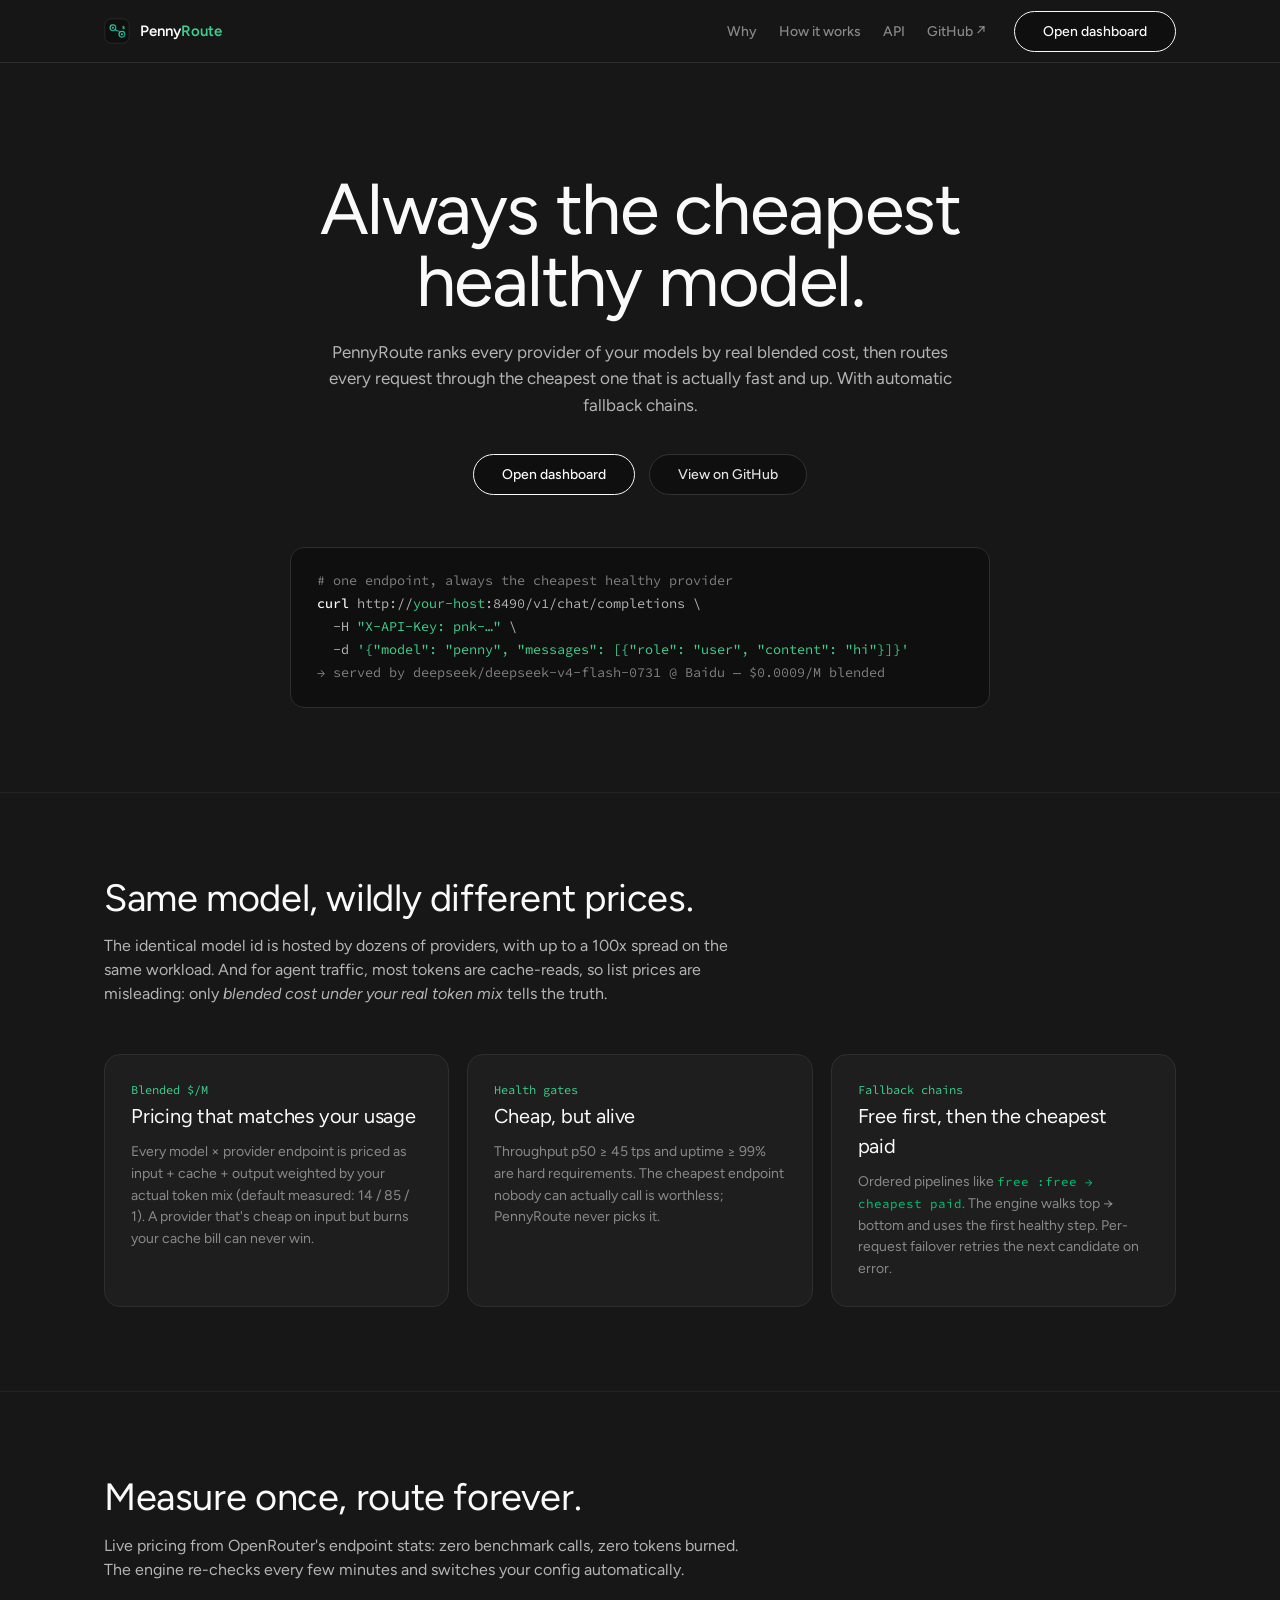
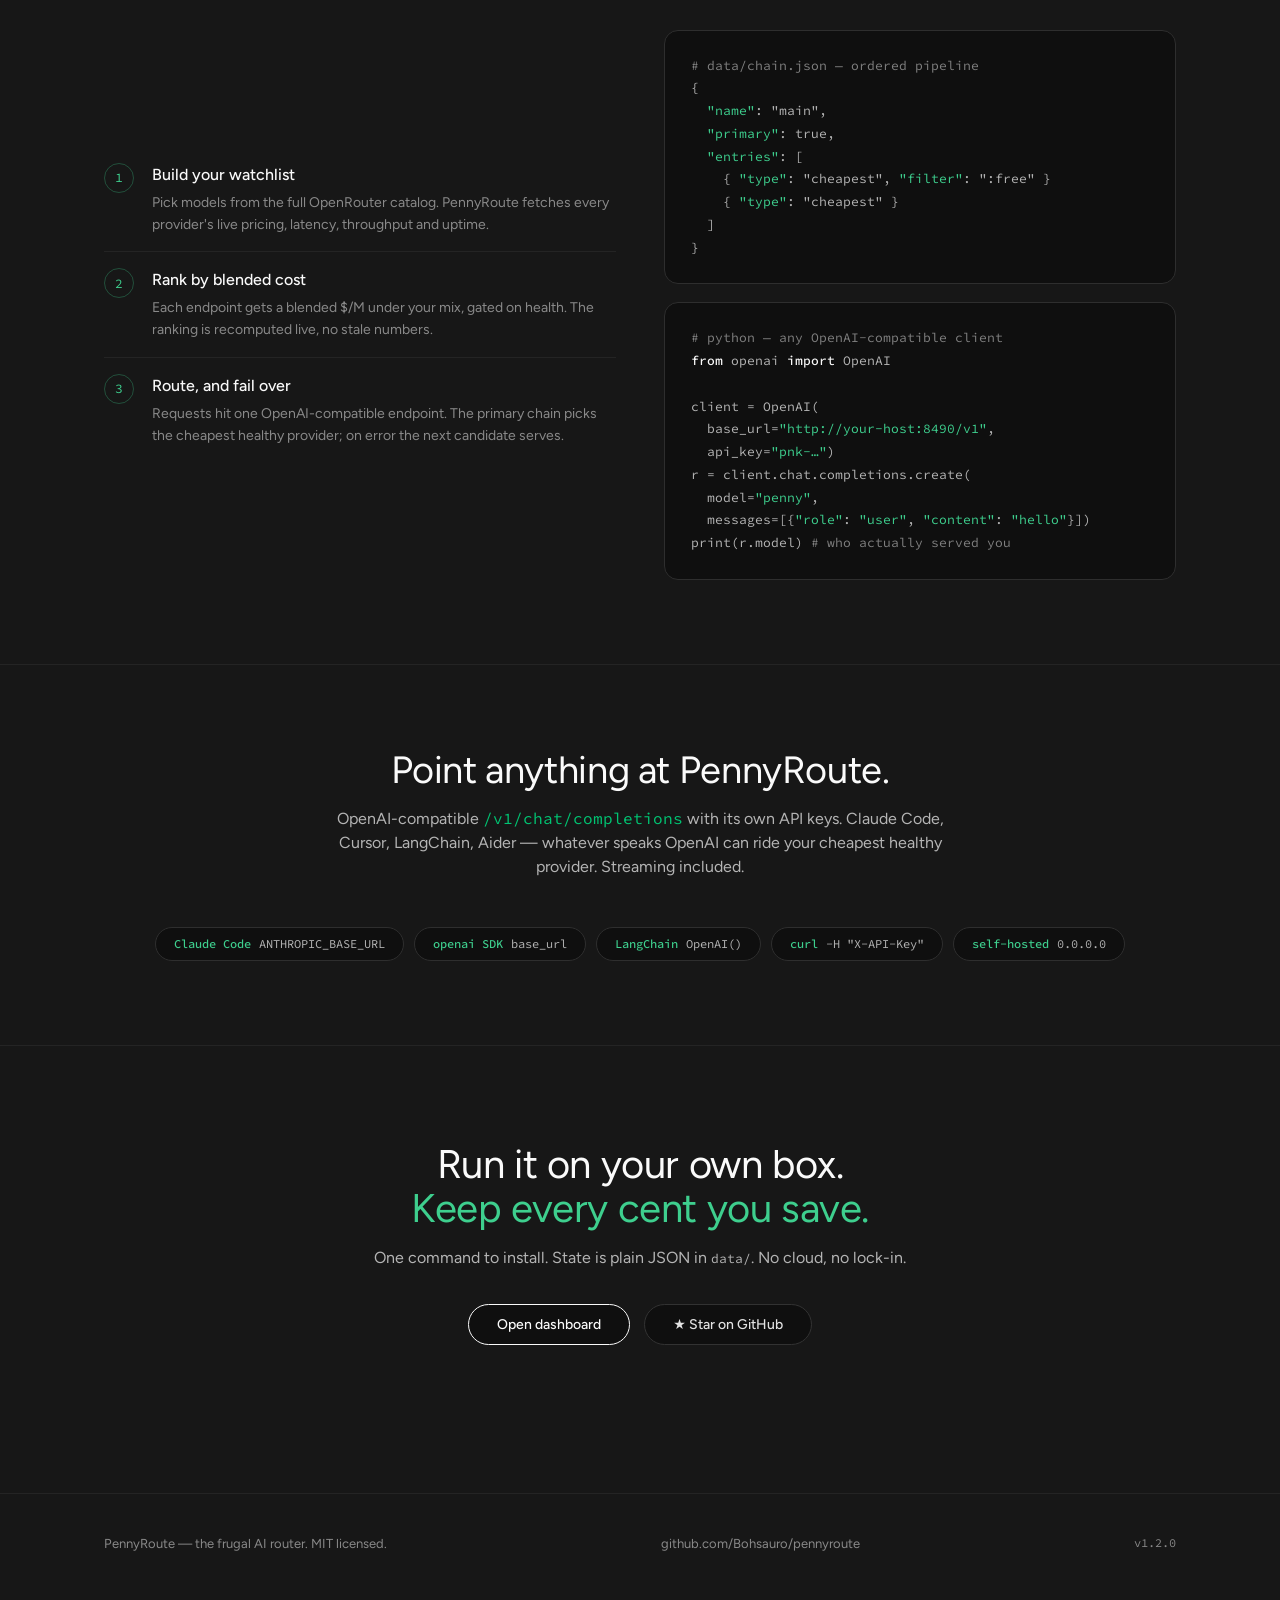
==== docs/index.html @ 120a33e7 "Add docs/ (static landing) for GitHub Pages" ====
<!doctype html>
<html lang="en">
<head>
<meta charset="utf-8">
<meta name="viewport" content="width=device-width, initial-scale=1.0">
<title>PennyRoute — always the cheapest healthy model</title>
<meta name="description" content="PennyRoute is the frugal AI router for OpenRouter: blended-cost provider ranking, health gates, automatic fallback chains, and an OpenAI-compatible endpoint.">
<link rel="icon" href="logo.svg" type="image/svg+xml">
<link rel="preconnect" href="https://fonts.googleapis.com">
<link rel="preconnect" href="https://fonts.gstatic.com" crossorigin>
<link href="https://fonts.googleapis.com/css2?family=Figtree:wght@300;400;500;600;700&family=Source+Code+Pro:wght@400;500&display=swap" rel="stylesheet">
<style>
  /* ————— PennyRoute landing — Supabase-derived system ————— */
  :root {
    --bg: #171717;
    --bg-deep: #0f0f0f;
    --surface: #1e1e1e;
    --border-subtle: #242424;
    --border: #2e2e2e;
    --border-prom: #363636;
    --text: #fafafa;
    --text-2: #b4b4b4;
    --text-muted: #898989;
    --green: #3ecf8e;
    --green-link: #00c573;
    --green-border: rgba(62, 207, 142, 0.3);
    --mono: 'Source Code Pro', ui-monospace, SFMono-Regular, Menlo, Monaco, Consolas, monospace;
    --sans: 'Figtree', system-ui, -apple-system, 'Segoe UI', Roboto, sans-serif;
  }
  * { box-sizing: border-box; }
  html { scroll-behavior: smooth; }
  body {
    margin: 0;
    background: var(--bg);
    color: var(--text);
    font: 400 16px/1.5 var(--sans);
    -webkit-font-smoothing: antialiased;
  }
  .wrap { max-width: 1120px; margin: 0 auto; padding: 0 24px; }

  /* ————— nav ————— */
  nav {
    position: sticky; top: 0; z-index: 40;
    background: rgba(23, 23, 23, 0.86);
    backdrop-filter: blur(10px);
    border-bottom: 1px solid var(--border);
  }
  nav .wrap { display: flex; align-items: center; gap: 28px; height: 62px; }
  .brand { display: flex; align-items: center; gap: 10px; font-weight: 600; font-size: 15px; text-decoration: none; color: var(--text); }
  .brand img { width: 26px; height: 26px; }
  .brand em { color: var(--green); font-style: normal; }
  .nav-links { display: flex; gap: 22px; margin-left: auto; }
  .nav-links a { color: var(--text-muted); text-decoration: none; font-size: 14px; font-weight: 500; }
  .nav-links a:hover { color: var(--text); }
  .btn-pill {
    display: inline-flex; align-items: center; gap: 8px;
    background: var(--bg-deep); color: var(--text);
    border: 1px solid var(--text); border-radius: 9999px;
    padding: 9px 28px; font-size: 14px; font-weight: 500;
    text-decoration: none; cursor: pointer;
  }
  .btn-pill.ghost { border-color: var(--border-prom); color: var(--text); opacity: 0.9; }
  .btn-pill.green { border-color: transparent; background: var(--green); color: #052e1e; }
  .btn-pill:hover { transform: translateY(-1px); border-color: var(--green-border); }
  .btn-pill.green:hover { border-color: transparent; filter: brightness(1.06); }

  /* ————— hero ————— */
  .hero { padding: 110px 0 84px; text-align: center; }
  h1 {
    font-size: clamp(40px, 7vw, 72px); line-height: 1.0; font-weight: 400;
    letter-spacing: -0.02em; margin: 0 auto 22px; max-width: 900px;
    text-wrap: pretty;
  }
  .hero-sub {
    color: var(--text-2); font-size: 17px; line-height: 1.55; max-width: 640px;
    margin: 0 auto 36px; text-wrap: pretty;
  }
  .hero-cta { display: flex; gap: 14px; justify-content: center; flex-wrap: wrap; margin-bottom: 52px; }
  .hero-code {
    max-width: 700px; margin: 0 auto; text-align: left;
    background: var(--bg-deep); border: 1px solid var(--border);
    border-radius: 14px; padding: 22px 26px; font-family: var(--mono);
    font-size: 13.5px; line-height: 1.7; color: var(--text-2); overflow: auto;
  }
  .hero-code b { color: var(--text); font-weight: 500; }
  .hero-code .c { color: var(--green); }
  .hero-code .cm { color: #7f7f7f; }

  /* ————— sections ————— */
  section { padding: 84px 0; border-top: 1px solid var(--border-subtle); }
  .sec-head { max-width: 640px; margin-bottom: 48px; }
  .sec-head h2 { font-size: clamp(28px, 4vw, 38px); font-weight: 400; line-height: 1.15; margin: 0 0 14px; letter-spacing: -0.01em; text-wrap: balance; }
  .sec-head p { color: var(--text-2); margin: 0; text-wrap: pretty; }

  .grid3 { display: grid; grid-template-columns: repeat(3, 1fr); gap: 18px; }
  .card {
    background: var(--surface); border: 1px solid var(--border);
    border-radius: 16px; padding: 26px;
  }
  .card:hover { border-color: var(--border-prom); }
  .card h3 { font-size: 20px; font-weight: 400; letter-spacing: -0.01em; margin: 0 0 10px; }
  .card p { color: var(--text-muted); font-size: 14px; line-height: 1.55; margin: 0; }
  .card .mono-lab { font-family: var(--mono); font-size: 12px; color: var(--green); display: block; margin-bottom: 2px; }

  /* ————— code — pipeline — */
  .pipeline { display: grid; grid-template-columns: 1fr 1fr; gap: 48px; align-items: center; }
  .steps { counter-reset: step; }
  .step { display: flex; gap: 18px; padding: 16px 0; border-bottom: 1px solid var(--border-subtle); counter-increment: step; }
  .step:last-child { border-bottom: none; }
  .step .n {
    flex: none; width: 30px; height: 30px; border-radius: 9999px;
    border: 1px solid var(--green-border); color: var(--green);
    font-family: var(--mono); font-size: 13px;
    display: flex; align-items: center; justify-content: center;
  }
  .step h3 { font-size: 16px; font-weight: 500; margin: 0 0 5px; }
  .step p { color: var(--text-muted); font-size: 14px; margin: 0; line-height: 1.55; }

  pre.code {
    background: var(--bg-deep); border: 1px solid var(--border);
    border-radius: 14px; padding: 24px 26px; margin: 0;
    font-family: var(--mono); font-size: 13px; line-height: 1.75;
    color: var(--text-2); overflow: auto;
  }
  pre.code b { color: var(--text); font-weight: 500; }
  pre.code .c { color: var(--green); }
  pre.code .cm { color: #7f7f7f; }

  /* ————— models strip ————— */
  .strip { display: flex; flex-wrap: wrap; gap: 10px; justify-content: center; }
  .chip {
    border: 1px solid var(--border); background: var(--bg-deep);
    border-radius: 9999px; padding: 7px 18px; font-family: var(--mono);
    font-size: 12px; color: var(--text-2);
  }
  .chip b { color: var(--green); font-weight: 500; margin-right: 8px; }

  /* ————— cta band ————— */
  .cta { text-align: center; border-top: 1px solid var(--border-subtle); padding: 96px 0; }
  .cta h2 { font-size: clamp(28px, 4vw, 40px); font-weight: 400; line-height: 1.1; margin: 0 0 16px; letter-spacing: -0.01em; }
  .cta p { color: var(--text-2); margin: 0 0 34px; }

  footer { border-top: 1px solid var(--border-subtle); padding: 40px 0 52px; color: var(--text-muted); font-size: 13px; }
  footer .wrap { display: flex; justify-content: space-between; gap: 18px; flex-wrap: wrap; }
  footer a { color: var(--text-muted); text-decoration: none; }
  footer a:hover { color: var(--text); }
  footer .m { font-family: var(--mono); font-size: 12px; }

  @media (max-width: 880px) {
    .grid3 { grid-template-columns: 1fr; }
    .pipeline { grid-template-columns: 1fr; gap: 34px; }
    .nav-links { display: none; }
    .hero { padding: 74px 0 56px; }
    section { padding: 60px 0; }
  }
</style>
</head>
<body>

<nav>
  <div class="wrap">
    <a class="brand" href="#top"><img src="logo.svg" alt="logo"><span>Penny<em>Route</em></span></a>
    <div class="nav-links">
      <a href="#why">Why</a>
      <a href="#how">How it works</a>
      <a href="#api">API</a>
      <a href="https://github.com/Bohsauro/pennyroute" target="_blank" rel="noopener">GitHub ↗</a>
    </div>
    <a class="btn-pill" href="https://github.com/Bohsauro/pennyroute">Open dashboard</a>
  </div>
</nav>

<header class="hero" id="top">
  <div class="wrap">
    <h1>Always the cheapest<br>healthy model.</h1>
    <p class="hero-sub">PennyRoute ranks every provider of your models by real blended cost, then routes every request through the cheapest one that is actually fast and up. With automatic fallback chains.</p>
    <div class="hero-cta">
      <a class="btn-pill" href="https://github.com/Bohsauro/pennyroute">Open dashboard</a>
      <a class="btn-pill ghost" href="https://github.com/Bohsauro/pennyroute" target="_blank" rel="noopener">View on GitHub</a>
    </div>
    <div class="hero-code">
      <span class="cm"># one endpoint, always the cheapest healthy provider</span><br>
      <b>curl</b> http://<span class="c">your-host</span>:8490/v1/chat/completions \<br>
      &nbsp;&nbsp;-H <span class="c">"X-API-Key: pnk-…"</span> \<br>
      &nbsp;&nbsp;-d <span class="c">'{"model": "penny", "messages": [{"role": "user", "content": "hi"}]}'</span><br>
      <span class="cm">→ served by deepseek/deepseek-v4-flash-0731 @ Baidu — $0.0009/M blended</span>
    </div>
  </div>
</header>

<section id="why">
  <div class="wrap">
    <div class="sec-head">
      <h2>Same model, wildly different prices.</h2>
      <p>The identical model id is hosted by dozens of providers, with up to a 100x spread on the same workload. And for agent traffic, most tokens are cache-reads, so list prices are misleading: only <em>blended cost under your real token mix</em> tells the truth.</p>
    </div>
    <div class="grid3">
      <div class="card">
        <span class="mono-lab">Blended $/M</span>
        <h3>Pricing that matches your usage</h3>
        <p>Every model × provider endpoint is priced as input + cache + output weighted by your actual token mix (default measured: 14 / 85 / 1). A provider that's cheap on input but burns your cache bill can never win.</p>
      </div>
      <div class="card">
        <span class="mono-lab">Health gates</span>
        <h3>Cheap, but alive</h3>
        <p>Throughput p50 ≥ 45 tps and uptime ≥ 99% are hard requirements. The cheapest endpoint nobody can actually call is worthless; PennyRoute never picks it.</p>
      </div>
      <div class="card">
        <span class="mono-lab">Fallback chains</span>
        <h3>Free first, then the cheapest paid</h3>
        <p>Ordered pipelines like <span style="font-family:var(--mono);font-size:12.5px;color:var(--green-link)">free :free → cheapest paid</span>. The engine walks top → bottom and uses the first healthy step. Per-request failover retries the next candidate on error.</p>
      </div>
    </div>
  </div>
</section>

<section id="how">
  <div class="wrap">
    <div class="sec-head">
      <h2>Measure once, route forever.</h2>
      <p>Live pricing from OpenRouter's endpoint stats: zero benchmark calls, zero tokens burned. The engine re-checks every few minutes and switches your config automatically.</p>
    </div>
    <div class="pipeline">
      <div class="steps">
        <div class="step"><div class="n">1</div><div><h3>Build your watchlist</h3><p>Pick models from the full OpenRouter catalog. PennyRoute fetches every provider's live pricing, latency, throughput and uptime.</p></div></div>
        <div class="step"><div class="n">2</div><div><h3>Rank by blended cost</h3><p>Each endpoint gets a blended $/M under your mix, gated on health. The ranking is recomputed live, no stale numbers.</p></div></div>
        <div class="step"><div class="n">3</div><div><h3>Route, and fail over</h3><p>Requests hit one OpenAI-compatible endpoint. The primary chain picks the cheapest healthy provider; on error the next candidate serves.</p></div></div>
      </div>
      <div>
        <pre class="code"><span class="cm"># data/chain.json — ordered pipeline</span><br>{<br>&nbsp;&nbsp;<span class="c">"name"</span>: "main",<br>&nbsp;&nbsp;<span class="c">"primary"</span>: true,<br>&nbsp;&nbsp;<span class="c">"entries"</span>: [<br>&nbsp;&nbsp;&nbsp;&nbsp;{ <span class="c">"type"</span>: "cheapest", <span class="c">"filter"</span>: ":free" }<br>&nbsp;&nbsp;&nbsp;&nbsp;{ <span class="c">"type"</span>: "cheapest" }<br>&nbsp;&nbsp;]<br>}</pre>
        <div style="height:18px"></div>
        <pre class="code"><span class="cm"># python — any OpenAI-compatible client</span><br><b>from</b> openai <b>import</b> OpenAI<br><br>client = OpenAI(<br>&nbsp;&nbsp;base_url=<span class="c">"http://your-host:8490/v1"</span>,<br>&nbsp;&nbsp;api_key=<span class="c">"pnk-…"</span>)<br>r = client.chat.completions.create(<br>&nbsp;&nbsp;model=<span class="c">"penny"</span>,<br>&nbsp;&nbsp;messages=[{<span class="c">"role"</span>: <span class="c">"user"</span>, <span class="c">"content"</span>: <span class="c">"hello"</span>}])<br>print(r.model) <span class="cm"># who actually served you</span></pre>
      </div>
    </div>
  </div>
</section>

<section id="api">
  <div class="wrap" style="text-align:center">
    <div class="sec-head" style="margin-left:auto;margin-right:auto">
      <h2>Point anything at PennyRoute.</h2>
      <p>OpenAI-compatible <span class="m" style="font-family:var(--mono);color:var(--green-link)">/v1/chat/completions</span> with its own API keys. Claude Code, Cursor, LangChain, Aider — whatever speaks OpenAI can ride your cheapest healthy provider. Streaming included.</p>
    </div>
    <div class="strip">
      <span class="chip"><b>Claude Code</b>ANTHROPIC_BASE_URL</span>
      <span class="chip"><b>openai SDK</b>base_url</span>
      <span class="chip"><b>LangChain</b>OpenAI()</span>
      <span class="chip"><b>curl</b>-H "X-API-Key"</span>
      <span class="chip"><b>self-hosted</b>0.0.0.0</span>
    </div>
  </div>
</section>

<div class="cta">
  <div class="wrap">
    <h2>Run it on your own box.<br><span style="color:var(--green)">Keep every cent you save.</span></h2>
    <p>One command to install. State is plain JSON in <span style="font-family:var(--mono);font-size:13px">data/</span>. No cloud, no lock-in.</p>
    <div class="hero-cta">
      <a class="btn-pill" href="https://github.com/Bohsauro/pennyroute">Open dashboard</a>
      <a class="btn-pill ghost" href="https://github.com/Bohsauro/pennyroute" target="_blank" rel="noopener">★ Star on GitHub</a>
    </div>
  </div>
</div>

<footer>
  <div class="wrap">
    <div>PennyRoute — the frugal AI router. MIT licensed.</div>
    <div><a href="https://github.com/Bohsauro/pennyroute" target="_blank" rel="noopener">github.com/Bohsauro/pennyroute</a></div>
    <div class="m">v1.2.0</div>
  </div>
</footer>

</body>
</html>
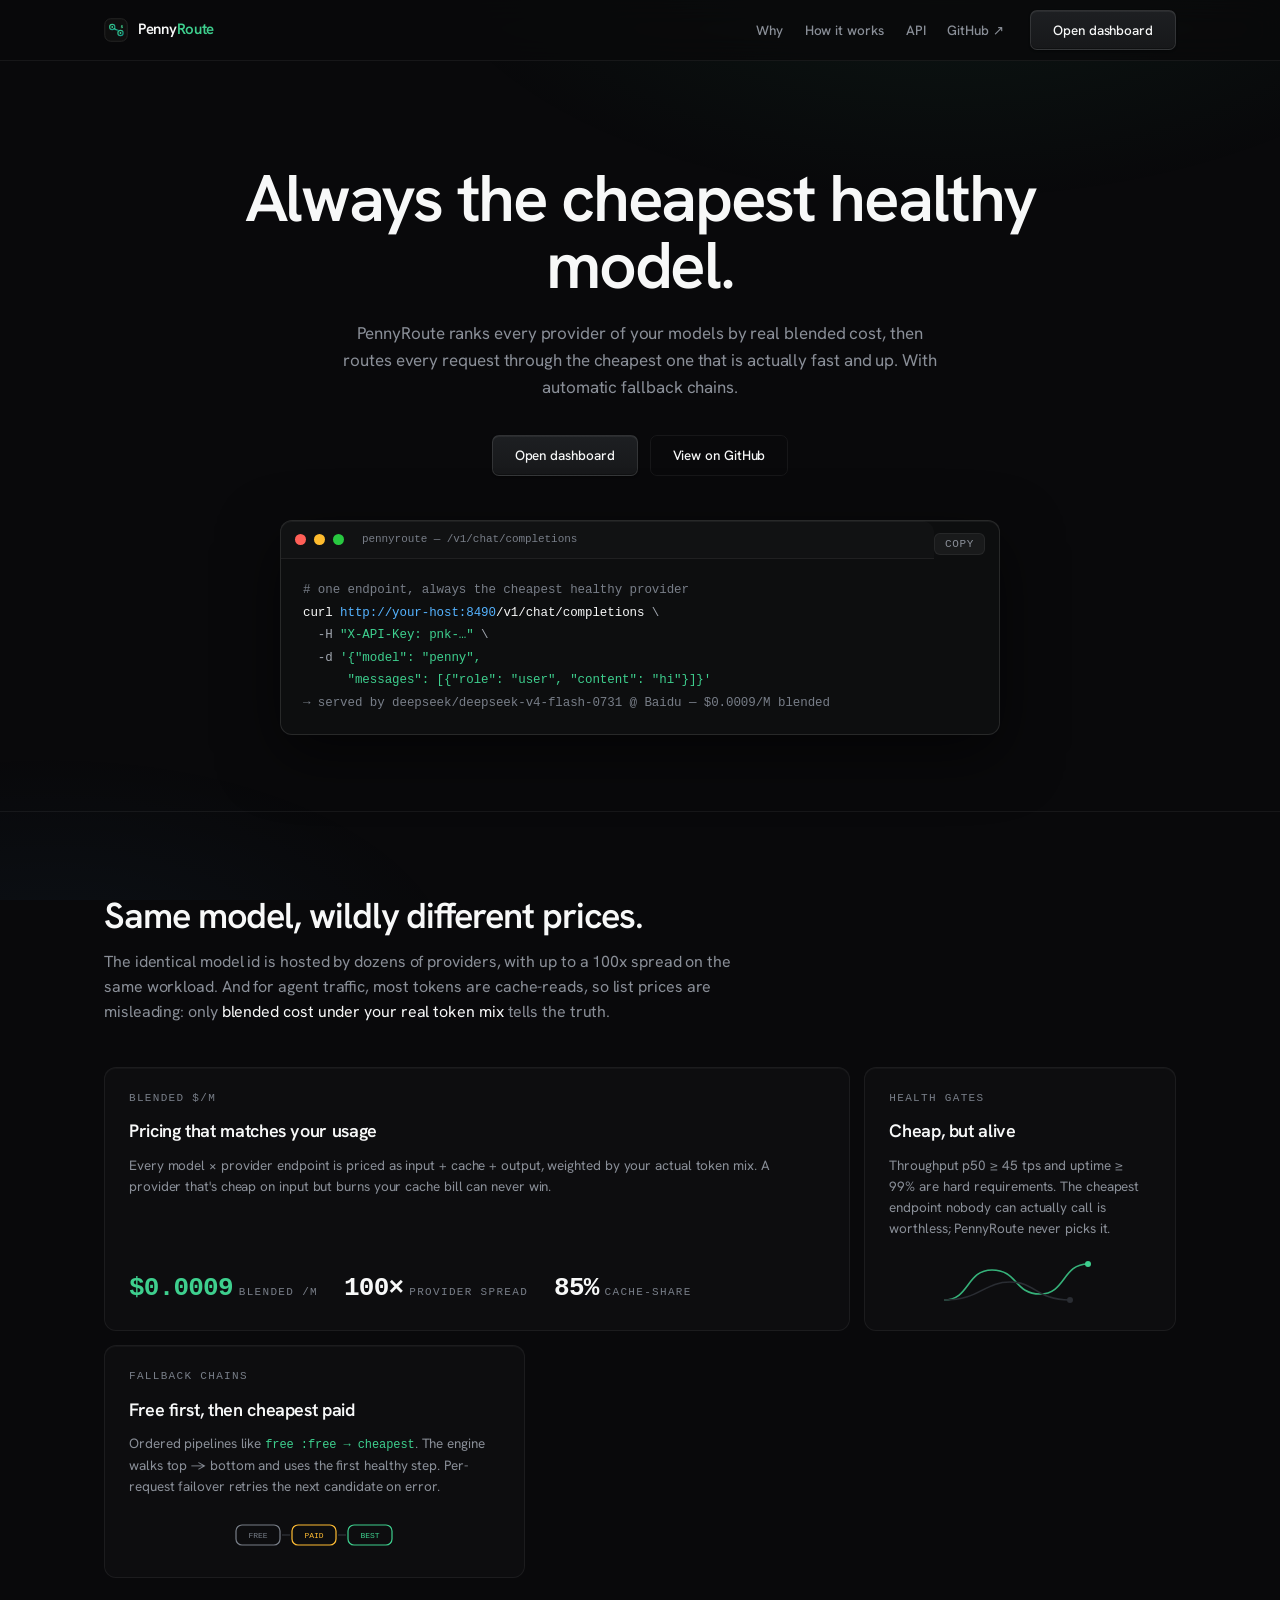
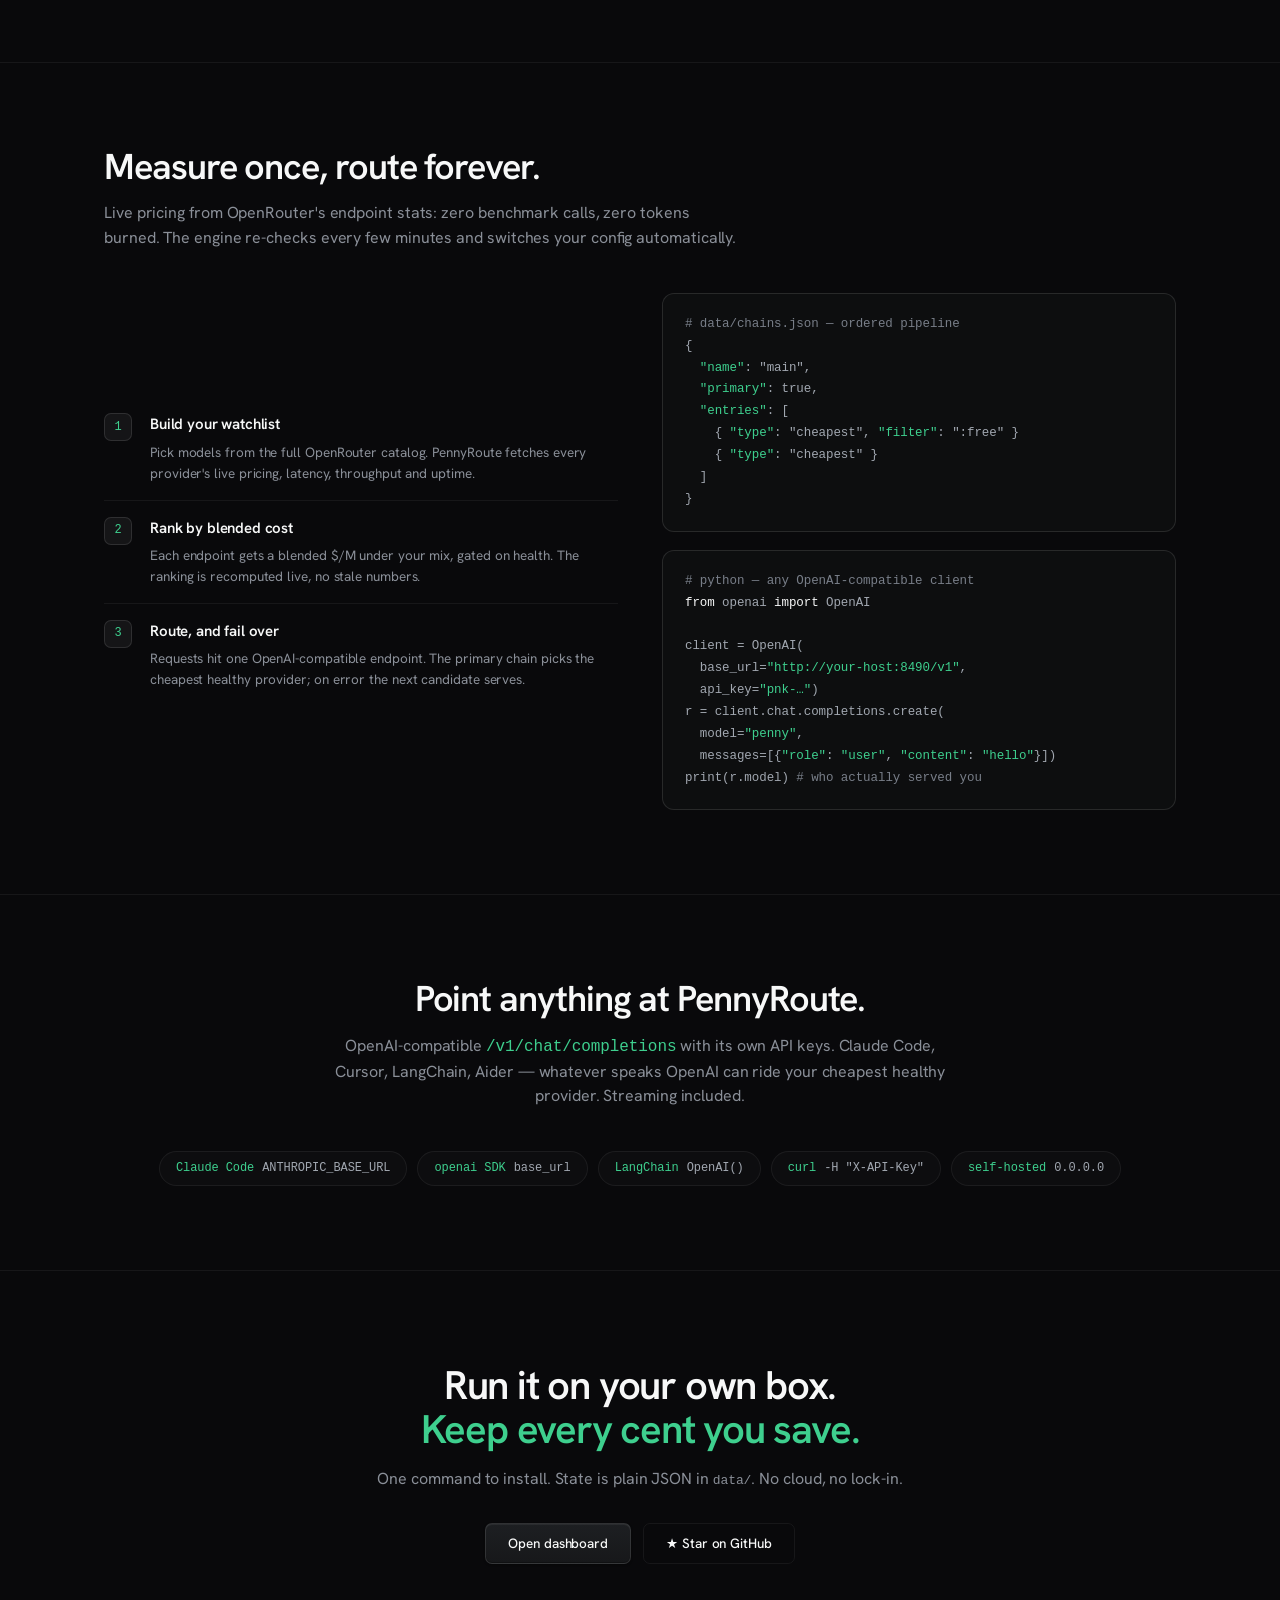
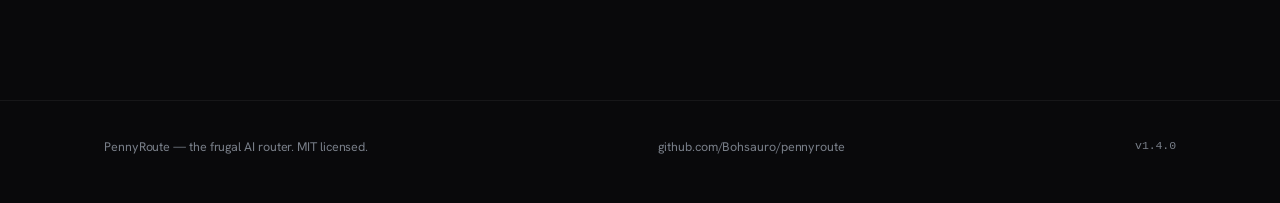
==== commit a9da4323: "v1.4.0 — complete visual redesign: High-End Developer Tool aesthetic (ultra-dark canvas, Hanken Grot" ====
--- a/docs/index.html
+++ b/docs/index.html
@@ -8,150 +8,179 @@
 <link rel="icon" href="logo.svg" type="image/svg+xml">
 <link rel="preconnect" href="https://fonts.googleapis.com">
 <link rel="preconnect" href="https://fonts.gstatic.com" crossorigin>
-<link href="https://fonts.googleapis.com/css2?family=Figtree:wght@300;400;500;600;700&family=Source+Code+Pro:wght@400;500&display=swap" rel="stylesheet">
+<link href="https://fonts.googleapis.com/css2?family=Hanken Grotesk:wght@300;400;500;600;700&family=Hanken Grotesk+Mono:wght@400;500&display=swap" rel="stylesheet">
 <style>
-  /* ————— PennyRoute landing — Supabase-derived system ————— */
   :root {
-    --bg: #171717;
-    --bg-deep: #0f0f0f;
-    --surface: #1e1e1e;
-    --border-subtle: #242424;
-    --border: #2e2e2e;
-    --border-prom: #363636;
-    --text: #fafafa;
-    --text-2: #b4b4b4;
-    --text-muted: #898989;
+    --bg: #09090b;
+    --bg2: #0f1011;
+    --panel: rgba(255, 255, 255, 0.02);
+    --panel-hi: rgba(255, 255, 255, 0.035);
+    --panel-2: rgba(255, 255, 255, 0.05);
+    --border: rgba(255, 255, 255, 0.06);
+    --border-hi: rgba(255, 255, 255, 0.11);
+    --text: #f7f8f8;
+    --text-2: #a1a7b0;
+    --muted: #8a8f98;
+    --faint: #787e88;
     --green: #3ecf8e;
-    --green-link: #00c573;
-    --green-border: rgba(62, 207, 142, 0.3);
-    --mono: 'Source Code Pro', ui-monospace, SFMono-Regular, Menlo, Monaco, Consolas, monospace;
-    --sans: 'Figtree', system-ui, -apple-system, 'Segoe UI', Roboto, sans-serif;
+    --green-dim: rgba(62, 207, 142, 0.12);
+    --amber: #ffbc33;
+    --blue: #55b3ff;
+    --red: #ff6363;
+    --sans: "Hanken Grotesk", system-ui, -apple-system, "Segoe UI", Roboto, sans-serif;
+    --mono: "Hanken Grotesk Mono", ui-monospace, SFMono-Regular, Menlo, Consolas, monospace;
   }
   * { box-sizing: border-box; }
-  html { scroll-behavior: smooth; }
   body {
     margin: 0;
     background: var(--bg);
     color: var(--text);
-    font: 400 16px/1.5 var(--sans);
+    font: 400 16px/1.55 var(--sans);
+    letter-spacing: -0.005em;
     -webkit-font-smoothing: antialiased;
-  }
-  .wrap { max-width: 1120px; margin: 0 auto; padding: 0 24px; }
-
-  /* ————— nav ————— */
-  nav {
-    position: sticky; top: 0; z-index: 40;
-    background: rgba(23, 23, 23, 0.86);
-    backdrop-filter: blur(10px);
-    border-bottom: 1px solid var(--border);
-  }
-  nav .wrap { display: flex; align-items: center; gap: 28px; height: 62px; }
-  .brand { display: flex; align-items: center; gap: 10px; font-weight: 600; font-size: 15px; text-decoration: none; color: var(--text); }
-  .brand img { width: 26px; height: 26px; }
+    font-feature-settings: "cv01", "ss03", "liga";
+  }
+  .wrap { max-width: 1120px; margin: 0 auto; padding: 0 24px; position: relative; z-index: 2; }
+
+  /* ambient glow */
+  body::before {
+    content: "";
+    position: fixed; inset: 0; pointer-events: none; z-index: 0;
+    background:
+      radial-gradient(900px 460px at 74% -8%, rgba(62, 207, 142, 0.08), transparent 60%),
+      radial-gradient(760px 400px at 4% 108%, rgba(85, 179, 255, 0.05), transparent 55%);
+  }
+
+  /* nav */
+  nav { position: sticky; top: 0; z-index: 40; background: rgba(9, 9, 11, 0.8); backdrop-filter: blur(14px); border-bottom: 1px solid var(--border); }
+  nav .wrap { display: flex; align-items: center; gap: 26px; height: 60px; }
+  .brand { display: flex; align-items: center; gap: 10px; font-weight: 600; font-size: 15px; letter-spacing: -0.02em; text-decoration: none; color: var(--text); }
+  .brand img { width: 24px; height: 24px; }
   .brand em { color: var(--green); font-style: normal; }
   .nav-links { display: flex; gap: 22px; margin-left: auto; }
-  .nav-links a { color: var(--text-muted); text-decoration: none; font-size: 14px; font-weight: 500; }
+  .nav-links a { color: var(--muted); text-decoration: none; font-size: 13.5px; font-weight: 500; }
   .nav-links a:hover { color: var(--text); }
-  .btn-pill {
-    display: inline-flex; align-items: center; gap: 8px;
-    background: var(--bg-deep); color: var(--text);
-    border: 1px solid var(--text); border-radius: 9999px;
-    padding: 9px 28px; font-size: 14px; font-weight: 500;
-    text-decoration: none; cursor: pointer;
-  }
-  .btn-pill.ghost { border-color: var(--border-prom); color: var(--text); opacity: 0.9; }
-  .btn-pill.green { border-color: transparent; background: var(--green); color: #052e1e; }
-  .btn-pill:hover { transform: translateY(-1px); border-color: var(--green-border); }
-  .btn-pill.green:hover { border-color: transparent; filter: brightness(1.06); }
-
-  /* ————— hero ————— */
-  .hero { padding: 110px 0 84px; text-align: center; }
+  .btn {
+    display: inline-flex; align-items: center; justify-content: center; gap: 8px;
+    background: linear-gradient(180deg, #1d1f22, #17181a);
+    color: var(--text); border: 1px solid var(--border-hi); border-radius: 7px;
+    padding: 9px 22px; font-size: 13.5px; font-weight: 500; text-decoration: none; cursor: pointer;
+    box-shadow: inset 0 1px 0 rgba(255,255,255,0.06), inset 0 -1px 0 rgba(0,0,0,0.3), 0 1px 2px rgba(0,0,0,0.4);
+    transition: border-color .12s ease, filter .12s ease;
+  }
+  .btn:hover { border-color: rgba(255,255,255,0.2); filter: brightness(1.12); }
+  .btn.ghost { background: transparent; box-shadow: none; border-color: var(--border); }
+  .btn.accent:hover { border-color: var(--green); box-shadow: 0 0 16px rgba(62,207,142,0.15); }
+
+  /* hero */
+  .hero { padding: 104px 0 76px; text-align: center; }
   h1 {
-    font-size: clamp(40px, 7vw, 72px); line-height: 1.0; font-weight: 400;
-    letter-spacing: -0.02em; margin: 0 auto 22px; max-width: 900px;
-    text-wrap: pretty;
-  }
-  .hero-sub {
-    color: var(--text-2); font-size: 17px; line-height: 1.55; max-width: 640px;
-    margin: 0 auto 36px; text-wrap: pretty;
-  }
-  .hero-cta { display: flex; gap: 14px; justify-content: center; flex-wrap: wrap; margin-bottom: 52px; }
-  .hero-code {
-    max-width: 700px; margin: 0 auto; text-align: left;
-    background: var(--bg-deep); border: 1px solid var(--border);
-    border-radius: 14px; padding: 22px 26px; font-family: var(--mono);
-    font-size: 13.5px; line-height: 1.7; color: var(--text-2); overflow: auto;
-  }
-  .hero-code b { color: var(--text); font-weight: 500; }
-  .hero-code .c { color: var(--green); }
-  .hero-code .cm { color: #7f7f7f; }
-
-  /* ————— sections ————— */
-  section { padding: 84px 0; border-top: 1px solid var(--border-subtle); }
-  .sec-head { max-width: 640px; margin-bottom: 48px; }
-  .sec-head h2 { font-size: clamp(28px, 4vw, 38px); font-weight: 400; line-height: 1.15; margin: 0 0 14px; letter-spacing: -0.01em; text-wrap: balance; }
-  .sec-head p { color: var(--text-2); margin: 0; text-wrap: pretty; }
-
-  .grid3 { display: grid; grid-template-columns: repeat(3, 1fr); gap: 18px; }
-  .card {
-    background: var(--surface); border: 1px solid var(--border);
-    border-radius: 16px; padding: 26px;
-  }
-  .card:hover { border-color: var(--border-prom); }
-  .card h3 { font-size: 20px; font-weight: 400; letter-spacing: -0.01em; margin: 0 0 10px; }
-  .card p { color: var(--text-muted); font-size: 14px; line-height: 1.55; margin: 0; }
-  .card .mono-lab { font-family: var(--mono); font-size: 12px; color: var(--green); display: block; margin-bottom: 2px; }
-
-  /* ————— code — pipeline — */
-  .pipeline { display: grid; grid-template-columns: 1fr 1fr; gap: 48px; align-items: center; }
-  .steps { counter-reset: step; }
-  .step { display: flex; gap: 18px; padding: 16px 0; border-bottom: 1px solid var(--border-subtle); counter-increment: step; }
+    font-size: clamp(42px, 6.5vw, 66px); line-height: 1.02; font-weight: 600;
+    letter-spacing: -0.035em; margin: 0 auto 20px; max-width: 880px;
+  }
+  .hero-sub { color: var(--muted); font-size: 17px; line-height: 1.6; max-width: 600px; margin: 0 auto 34px; }
+  .hero-cta { display: flex; gap: 12px; justify-content: center; flex-wrap: wrap; margin-bottom: 44px; }
+  .mono-lab {
+    font-family: var(--mono); font-size: 11px; letter-spacing: 0.12em;
+    text-transform: uppercase; color: var(--faint); font-weight: 500;
+  }
+
+  /* code window */
+  .codewin {
+    max-width: 720px; margin: 0 auto; text-align: left;
+    background: rgba(15, 16, 17, 0.85); backdrop-filter: blur(10px);
+    border: 1px solid var(--border-hi); border-radius: 12px; overflow: hidden;
+    box-shadow: 0 20px 60px rgba(0, 0, 0, 0.55), inset 0 1px 0 rgba(255,255,255,0.05);
+  }
+  .codewin-head { display: flex; align-items: center; gap: 8px; padding: 10px 14px; border-bottom: 1px solid var(--border); border-radius: 12px 12px 0 0; background: rgba(255,255,255,0.02); }
+  .cw-dot { width: 11px; height: 11px; border-radius: 50%; }
+  .cw-dot.r { background: #ff5f57; } .cw-dot.y { background: #febc2e; } .cw-dot.g { background: #28c840; }
+  .cw-title { margin-left: 10px; font-family: var(--mono); font-size: 11px; color: var(--faint); }
+  .cw-body { padding: 20px 22px; font-family: var(--mono); font-size: 12.5px; line-height: 1.8; color: var(--text-2); overflow-x: auto; }
+  .cw-body .cm { color: var(--faint); }
+  .cw-body .cc { color: var(--blue); }
+  .cw-body .cs { color: var(--green); }
+  .cw-body .cr { color: var(--red); }
+  .cw-body b { color: var(--text); font-weight: 500; }
+  .cw-copy {
+    float: right; margin: 12px 14px 0 0; position: relative; z-index: 2;
+    font-family: var(--mono); font-size: 11px; letter-spacing: 0.06em; text-transform: uppercase;
+    background: var(--panel-2); color: var(--muted); border: 1px solid var(--border);
+    border-radius: 6px; padding: 4px 10px; cursor: pointer;
+  }
+  .cw-copy:hover { color: var(--text); border-color: var(--border-hi); }
+
+  /* sections */
+  section { padding: 84px 0; border-top: 1px solid var(--border); position: relative; z-index: 2; }
+  .sec-head { max-width: 640px; margin-bottom: 42px; }
+  .sec-head h2 { font-size: clamp(27px, 3.6vw, 36px); font-weight: 600; letter-spacing: -0.03em; line-height: 1.12; margin: 0 0 14px; }
+  .sec-head p { color: var(--muted); margin: 0; }
+
+  /* bento grid — asymmetric */
+  .bento { display: grid; grid-template-columns: 1.35fr 1fr 1fr; grid-auto-rows: minmax(150px, auto); gap: 14px; }
+  .bt {
+    background: var(--panel); border: 1px solid var(--border); border-radius: 12px;
+    padding: 22px 24px; display: flex; flex-direction: column; gap: 10px;
+    box-shadow: inset 0 1px 0 rgba(255,255,255,0.03);
+  }
+  .bt:hover { border-color: var(--border-hi); background: var(--panel-hi); }
+  .bt.wide { grid-column: span 2; }
+  .bt .mono-lab { font-size: 11px; }
+  .bt h3 { font-size: 18px; font-weight: 600; letter-spacing: -0.02em; margin: 0; }
+  .bt p { color: var(--muted); font-size: 13.5px; line-height: 1.55; margin: 0; }
+  .bt .wire { margin-top: auto; display: flex; justify-content: center; padding-top: 8px; }
+  .bt .metric-line { display: flex; align-items: baseline; gap: 6px; font-family: var(--mono); }
+  .bt .metric-line .big { font-size: 26px; font-weight: 600; color: var(--text); letter-spacing: -0.03em; }
+
+  /* pipeline */
+  .pipeline { display: grid; grid-template-columns: 1fr 1fr; gap: 44px; align-items: center; }
+  .steps { padding: 0; }
+  .step { display: flex; gap: 18px; padding: 16px 0; border-bottom: 1px solid var(--border); }
   .step:last-child { border-bottom: none; }
   .step .n {
-    flex: none; width: 30px; height: 30px; border-radius: 9999px;
-    border: 1px solid var(--green-border); color: var(--green);
-    font-family: var(--mono); font-size: 13px;
+    flex: none; width: 28px; height: 28px; border-radius: 7px;
+    border: 1px solid var(--border-hi); color: var(--green);
+    font-family: var(--mono); font-size: 12px; font-weight: 500;
     display: flex; align-items: center; justify-content: center;
-  }
-  .step h3 { font-size: 16px; font-weight: 500; margin: 0 0 5px; }
-  .step p { color: var(--text-muted); font-size: 14px; margin: 0; line-height: 1.55; }
-
-  pre.code {
-    background: var(--bg-deep); border: 1px solid var(--border);
-    border-radius: 14px; padding: 24px 26px; margin: 0;
-    font-family: var(--mono); font-size: 13px; line-height: 1.75;
+    background: var(--panel-2);
+  }
+  .step h3 { font-size: 15px; font-weight: 600; margin: 0 0 5px; letter-spacing: -0.01em; }
+  .step p { color: var(--muted); font-size: 13.5px; margin: 0; line-height: 1.55; }
+  pre.raw {
+    background: rgba(15, 16, 17, 0.85); border: 1px solid var(--border-hi); border-radius: 12px;
+    padding: 20px 22px; margin: 0; font-family: var(--mono); font-size: 12.5px; line-height: 1.75;
     color: var(--text-2); overflow: auto;
   }
-  pre.code b { color: var(--text); font-weight: 500; }
-  pre.code .c { color: var(--green); }
-  pre.code .cm { color: #7f7f7f; }
-
-  /* ————— models strip ————— */
+  pre.raw .cs { color: var(--green); } pre.raw .cm { color: var(--faint); } pre.raw b { color: var(--text); font-weight: 500; }
+  .gap-18 { height: 18px; }
+
+  /* chips */
   .strip { display: flex; flex-wrap: wrap; gap: 10px; justify-content: center; }
   .chip {
-    border: 1px solid var(--border); background: var(--bg-deep);
-    border-radius: 9999px; padding: 7px 18px; font-family: var(--mono);
+    border: 1px solid var(--border); background: var(--panel);
+    border-radius: 999px; padding: 7px 16px; font-family: var(--mono);
     font-size: 12px; color: var(--text-2);
   }
   .chip b { color: var(--green); font-weight: 500; margin-right: 8px; }
 
-  /* ————— cta band ————— */
-  .cta { text-align: center; border-top: 1px solid var(--border-subtle); padding: 96px 0; }
-  .cta h2 { font-size: clamp(28px, 4vw, 40px); font-weight: 400; line-height: 1.1; margin: 0 0 16px; letter-spacing: -0.01em; }
-  .cta p { color: var(--text-2); margin: 0 0 34px; }
-
-  footer { border-top: 1px solid var(--border-subtle); padding: 40px 0 52px; color: var(--text-muted); font-size: 13px; }
+  /* cta */
+  .cta { text-align: center; border-top: 1px solid var(--border); padding: 92px 0; position: relative; z-index: 2; }
+  .cta h2 { font-size: clamp(28px, 4vw, 40px); font-weight: 600; letter-spacing: -0.03em; line-height: 1.1; margin: 0 0 16px; }
+  .cta p { color: var(--muted); margin: 0 0 32px; }
+
+  footer { border-top: 1px solid var(--border); padding: 36px 0 48px; color: var(--faint); font-size: 12.5px; }
   footer .wrap { display: flex; justify-content: space-between; gap: 18px; flex-wrap: wrap; }
-  footer a { color: var(--text-muted); text-decoration: none; }
+  footer a { color: var(--faint); text-decoration: none; }
   footer a:hover { color: var(--text); }
-  footer .m { font-family: var(--mono); font-size: 12px; }
+  footer .m { font-family: var(--mono); font-size: 11.5px; }
 
   @media (max-width: 880px) {
-    .grid3 { grid-template-columns: 1fr; }
-    .pipeline { grid-template-columns: 1fr; gap: 34px; }
+    .bento { grid-template-columns: 1fr; }
+    .bt.wide { grid-column: span 1; }
+    .pipeline { grid-template-columns: 1fr; gap: 30px; }
     .nav-links { display: none; }
-    .hero { padding: 74px 0 56px; }
-    section { padding: 60px 0; }
+    .hero { padding: 70px 0 52px; }
+    section { padding: 58px 0; }
   }
 </style>
 </head>
@@ -166,24 +195,32 @@
       <a href="#api">API</a>
       <a href="https://github.com/Bohsauro/pennyroute" target="_blank" rel="noopener">GitHub ↗</a>
     </div>
-    <a class="btn-pill" href="https://github.com/Bohsauro/pennyroute">Open dashboard</a>
+    <a class="btn accent" href="https://github.com/Bohsauro/pennyroute">Open dashboard</a>
   </div>
 </nav>
 
 <header class="hero" id="top">
   <div class="wrap">
-    <h1>Always the cheapest<br>healthy model.</h1>
+    <h1>Always the cheapest healthy model.</h1>
     <p class="hero-sub">PennyRoute ranks every provider of your models by real blended cost, then routes every request through the cheapest one that is actually fast and up. With automatic fallback chains.</p>
     <div class="hero-cta">
-      <a class="btn-pill" href="https://github.com/Bohsauro/pennyroute">Open dashboard</a>
-      <a class="btn-pill ghost" href="https://github.com/Bohsauro/pennyroute" target="_blank" rel="noopener">View on GitHub</a>
-    </div>
-    <div class="hero-code">
-      <span class="cm"># one endpoint, always the cheapest healthy provider</span><br>
-      <b>curl</b> http://<span class="c">your-host</span>:8490/v1/chat/completions \<br>
-      &nbsp;&nbsp;-H <span class="c">"X-API-Key: pnk-…"</span> \<br>
-      &nbsp;&nbsp;-d <span class="c">'{"model": "penny", "messages": [{"role": "user", "content": "hi"}]}'</span><br>
-      <span class="cm">→ served by deepseek/deepseek-v4-flash-0731 @ Baidu — $0.0009/M blended</span>
+      <a class="btn accent" href="https://github.com/Bohsauro/pennyroute">Open dashboard</a>
+      <a class="btn ghost" href="https://github.com/Bohsauro/pennyroute" target="_blank" rel="noopener">View on GitHub</a>
+    </div>
+    <div class="codewin">
+      <button class="cw-copy" id="copybtn">Copy</button>
+      <div class="codewin-head">
+        <span class="cw-dot r"></span><span class="cw-dot y"></span><span class="cw-dot g"></span>
+        <span class="cw-title">pennyroute — /v1/chat/completions</span>
+      </div>
+      <div class="cw-body" id="curlex">
+<span class="cm"># one endpoint, always the cheapest healthy provider</span><br>
+<b>curl</b> <span class="cc">http://your-host:8490</span><b>/v1/chat/completions</b> \<br>
+&nbsp;&nbsp;-H <span class="cs">"X-API-Key: pnk-…"</span> \<br>
+&nbsp;&nbsp;-d <span class="cs">'{"model": "penny",</span><br>
+&nbsp;&nbsp;&nbsp;&nbsp;&nbsp;&nbsp;<span class="cs">"messages": [{"role": "user", "content": "hi"}]}'</span><br>
+<span class="cm">→ served by deepseek/deepseek-v4-flash-0731 @ Baidu — $0.0009/M blended</span>
+      </div>
     </div>
   </div>
 </header>
@@ -192,23 +229,47 @@
   <div class="wrap">
     <div class="sec-head">
       <h2>Same model, wildly different prices.</h2>
-      <p>The identical model id is hosted by dozens of providers, with up to a 100x spread on the same workload. And for agent traffic, most tokens are cache-reads, so list prices are misleading: only <em>blended cost under your real token mix</em> tells the truth.</p>
-    </div>
-    <div class="grid3">
-      <div class="card">
-        <span class="mono-lab">Blended $/M</span>
+      <p>The identical model id is hosted by dozens of providers, with up to a 100x spread on the same workload. And for agent traffic, most tokens are cache-reads, so list prices are misleading: only <em style="color:var(--text);font-style:normal">blended cost under your real token mix</em> tells the truth.</p>
+    </div>
+    <div class="bento">
+      <div class="bt wide">
+        <div class="mono-lab">Blended $/M</div>
         <h3>Pricing that matches your usage</h3>
-        <p>Every model × provider endpoint is priced as input + cache + output weighted by your actual token mix (default measured: 14 / 85 / 1). A provider that's cheap on input but burns your cache bill can never win.</p>
-      </div>
-      <div class="card">
-        <span class="mono-lab">Health gates</span>
+        <p>Every model × provider endpoint is priced as input + cache + output, weighted by your actual token mix. A provider that's cheap on input but burns your cache bill can never win.</p>
+        <div class="wire" style="justify-content:flex-start;gap:26px">
+          <div class="metric-line"><span class="big" style="color:var(--green)">$0.0009</span><span class="mono-lab" style="font-size:11px">blended /M</span></div>
+          <div class="metric-line"><span class="big">100×</span><span class="mono-lab" style="font-size:11px">provider spread</span></div>
+          <div class="metric-line"><span class="big">85%</span><span class="mono-lab" style="font-size:11px">cache-share</span></div>
+        </div>
+      </div>
+      <div class="bt">
+        <div class="mono-lab">Health gates</div>
         <h3>Cheap, but alive</h3>
         <p>Throughput p50 ≥ 45 tps and uptime ≥ 99% are hard requirements. The cheapest endpoint nobody can actually call is worthless; PennyRoute never picks it.</p>
-      </div>
-      <div class="card">
-        <span class="mono-lab">Fallback chains</span>
-        <h3>Free first, then the cheapest paid</h3>
-        <p>Ordered pipelines like <span style="font-family:var(--mono);font-size:12.5px;color:var(--green-link)">free :free → cheapest paid</span>. The engine walks top → bottom and uses the first healthy step. Per-request failover retries the next candidate on error.</p>
+        <div class="wire">
+          <svg width="160" height="52" viewBox="0 0 160 52" fill="none">
+            <path d="M4 44 C 30 44, 26 14, 52 14 S 74 38, 100 38 S 122 8, 148 8" stroke="var(--green)" stroke-width="1.6" opacity="0.85"/>
+            <path d="M4 44 C 40 44, 44 26, 70 26 S 96 44, 130 44" stroke="#2a2d33" stroke-width="1.6"/>
+            <circle cx="148" cy="8" r="3" fill="var(--green)"/>
+            <circle cx="130" cy="44" r="3" fill="#2a2d33"/>
+          </svg>
+        </div>
+      </div>
+      <div class="bt">
+        <div class="mono-lab">Fallback chains</div>
+        <h3>Free first, then cheapest paid</h3>
+        <p>Ordered pipelines like <span style="font-family:var(--mono);font-size:12px;color:var(--green)">free :free → cheapest</span>. The engine walks top → bottom and uses the first healthy step. Per-request failover retries the next candidate on error.</p>
+        <div class="wire">
+          <svg width="160" height="40" viewBox="0 0 160 40" fill="none">
+            <rect x="2" y="10" width="44" height="20" rx="6" stroke="var(--faint)" stroke-width="1.2"/>
+            <rect x="58" y="10" width="44" height="20" rx="6" stroke="var(--amber)" stroke-width="1.2"/>
+            <rect x="114" y="10" width="44" height="20" rx="6" stroke="var(--green)" stroke-width="1.2"/>
+            <path d="M48 20h8M104 20h8" stroke="#2a2d33" stroke-width="1.4"/>
+            <text x="24" y="23" font-family="var(--mono)" font-size="8" fill="var(--faint)" text-anchor="middle">FREE</text>
+            <text x="80" y="23" font-family="var(--mono)" font-size="8" fill="var(--amber)" text-anchor="middle">PAID</text>
+            <text x="136" y="23" font-family="var(--mono)" font-size="8" fill="var(--green)" text-anchor="middle">BEST</text>
+          </svg>
+        </div>
       </div>
     </div>
   </div>
@@ -227,9 +288,9 @@
         <div class="step"><div class="n">3</div><div><h3>Route, and fail over</h3><p>Requests hit one OpenAI-compatible endpoint. The primary chain picks the cheapest healthy provider; on error the next candidate serves.</p></div></div>
       </div>
       <div>
-        <pre class="code"><span class="cm"># data/chain.json — ordered pipeline</span><br>{<br>&nbsp;&nbsp;<span class="c">"name"</span>: "main",<br>&nbsp;&nbsp;<span class="c">"primary"</span>: true,<br>&nbsp;&nbsp;<span class="c">"entries"</span>: [<br>&nbsp;&nbsp;&nbsp;&nbsp;{ <span class="c">"type"</span>: "cheapest", <span class="c">"filter"</span>: ":free" }<br>&nbsp;&nbsp;&nbsp;&nbsp;{ <span class="c">"type"</span>: "cheapest" }<br>&nbsp;&nbsp;]<br>}</pre>
-        <div style="height:18px"></div>
-        <pre class="code"><span class="cm"># python — any OpenAI-compatible client</span><br><b>from</b> openai <b>import</b> OpenAI<br><br>client = OpenAI(<br>&nbsp;&nbsp;base_url=<span class="c">"http://your-host:8490/v1"</span>,<br>&nbsp;&nbsp;api_key=<span class="c">"pnk-…"</span>)<br>r = client.chat.completions.create(<br>&nbsp;&nbsp;model=<span class="c">"penny"</span>,<br>&nbsp;&nbsp;messages=[{<span class="c">"role"</span>: <span class="c">"user"</span>, <span class="c">"content"</span>: <span class="c">"hello"</span>}])<br>print(r.model) <span class="cm"># who actually served you</span></pre>
+        <pre class="raw"><span class="cm"># data/chains.json — ordered pipeline</span><br>{<br>&nbsp;&nbsp;<span class="cs">"name"</span>: "main",<br>&nbsp;&nbsp;<span class="cs">"primary"</span>: true,<br>&nbsp;&nbsp;<span class="cs">"entries"</span>: [<br>&nbsp;&nbsp;&nbsp;&nbsp;{ <span class="cs">"type"</span>: "cheapest", <span class="cs">"filter"</span>: ":free" }<br>&nbsp;&nbsp;&nbsp;&nbsp;{ <span class="cs">"type"</span>: "cheapest" }<br>&nbsp;&nbsp;]<br>}</pre>
+        <div class="gap-18"></div>
+        <pre class="raw"><span class="cm"># python — any OpenAI-compatible client</span><br><b>from</b> openai <b>import</b> OpenAI<br><br>client = OpenAI(<br>&nbsp;&nbsp;base_url=<span class="cs">"http://your-host:8490/v1"</span>,<br>&nbsp;&nbsp;api_key=<span class="cs">"pnk-…"</span>)<br>r = client.chat.completions.create(<br>&nbsp;&nbsp;model=<span class="cs">"penny"</span>,<br>&nbsp;&nbsp;messages=[{<span class="cs">"role"</span>: <span class="cs">"user"</span>, <span class="cs">"content"</span>: <span class="cs">"hello"</span>}])<br>print(r.model) <span class="cm"># who actually served you</span></pre>
       </div>
     </div>
   </div>
@@ -239,7 +300,7 @@
   <div class="wrap" style="text-align:center">
     <div class="sec-head" style="margin-left:auto;margin-right:auto">
       <h2>Point anything at PennyRoute.</h2>
-      <p>OpenAI-compatible <span class="m" style="font-family:var(--mono);color:var(--green-link)">/v1/chat/completions</span> with its own API keys. Claude Code, Cursor, LangChain, Aider — whatever speaks OpenAI can ride your cheapest healthy provider. Streaming included.</p>
+      <p>OpenAI-compatible <span style="font-family:var(--mono);color:var(--green)">/v1/chat/completions</span> with its own API keys. Claude Code, Cursor, LangChain, Aider — whatever speaks OpenAI can ride your cheapest healthy provider. Streaming included.</p>
     </div>
     <div class="strip">
       <span class="chip"><b>Claude Code</b>ANTHROPIC_BASE_URL</span>
@@ -256,8 +317,8 @@
     <h2>Run it on your own box.<br><span style="color:var(--green)">Keep every cent you save.</span></h2>
     <p>One command to install. State is plain JSON in <span style="font-family:var(--mono);font-size:13px">data/</span>. No cloud, no lock-in.</p>
     <div class="hero-cta">
-      <a class="btn-pill" href="https://github.com/Bohsauro/pennyroute">Open dashboard</a>
-      <a class="btn-pill ghost" href="https://github.com/Bohsauro/pennyroute" target="_blank" rel="noopener">★ Star on GitHub</a>
+      <a class="btn accent" href="https://github.com/Bohsauro/pennyroute">Open dashboard</a>
+      <a class="btn ghost" href="https://github.com/Bohsauro/pennyroute" target="_blank" rel="noopener">★ Star on GitHub</a>
     </div>
   </div>
 </div>
@@ -266,9 +327,19 @@
   <div class="wrap">
     <div>PennyRoute — the frugal AI router. MIT licensed.</div>
     <div><a href="https://github.com/Bohsauro/pennyroute" target="_blank" rel="noopener">github.com/Bohsauro/pennyroute</a></div>
-    <div class="m">v1.2.0</div>
+    <div class="m">v1.4.0</div>
   </div>
 </footer>
 
+<script>
+document.getElementById("copybtn").onclick = function () {
+  var t = "curl http://YOUR-IP:8490/v1/chat/completions \\\n  -H \"Content-Type: application/json\" \\\n  -H \"X-API-Key: pnk-YOUR-KEY\" \\\n  -d '{\"model\": \"penny\", \"messages\": [{\"role\": \"user\", \"content\": \"hi\"}]}'";
+  navigator.clipboard.writeText(t).then(function () {
+    var b = document.getElementById("copybtn");
+    b.textContent = "Copied ✓";
+    setTimeout(function () { b.textContent = "Copy"; }, 1600);
+  });
+};
+</script>
 </body>
 </html>
